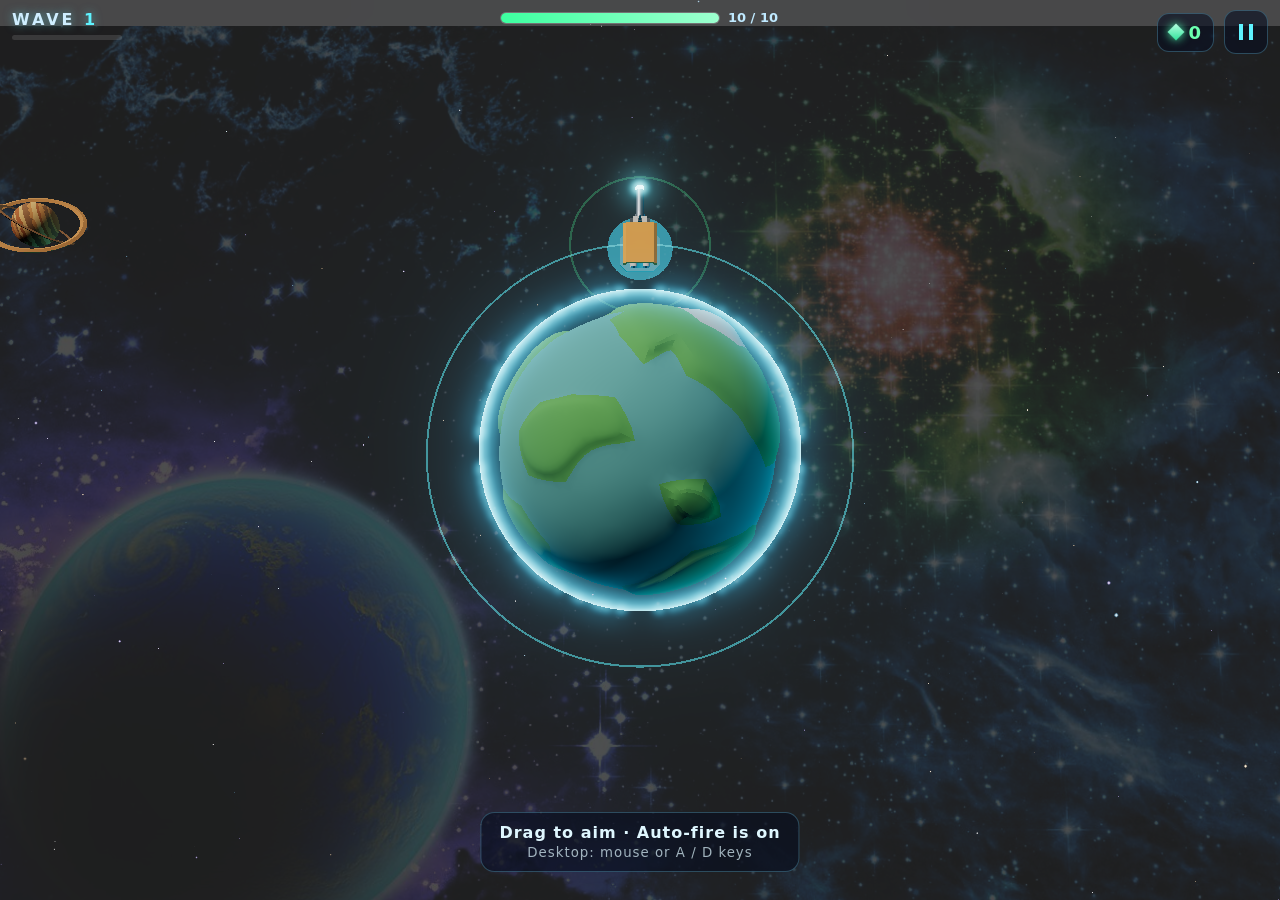
==== index.html @ d33170fc "Add Tiny Planet Defender v1 (web build) Co-Authored-By: Claude Opus 5.5 <noreply@anthropic.com> Clau" ====
<!DOCTYPE html>
<html lang="en">
<head>
<meta charset="utf-8">
<meta name="viewport" content="width=device-width, initial-scale=1, maximum-scale=1, user-scalable=no, viewport-fit=cover">
<link rel="icon" href="data:,">
<title>Tiny Planet Defender</title>
<script>window.PLATFORM = "local";</script>
<script>window.PLATFORM = window.PLATFORM || 'local';</script>
<link rel="stylesheet" href="css/style.css">
</head>
<body>
<canvas id="game"></canvas>

<!-- Loading screen (shown until the game is ready) -->
<div id="loading" class="screen show">
  <div class="logo"><span>TINY PLANET</span><b>DEFENDER</b></div>
  <div class="bar"><i id="loadBar"></i></div>
</div>

<!-- HUD -->
<div id="hud" class="hidden">
  <div class="hud-left">
    <div class="wave-label">WAVE <span id="waveNum">1</span></div>
    <div class="mini-bar"><i id="waveBar"></i></div>
  </div>
  <div class="hud-center">
    <div class="hp-wrap"><div class="hp-bar"><i id="hpBar"></i><em id="shieldBar"></em></div><span id="hpText">10 / 10</span></div>
    <div id="bossWrap" class="boss-wrap hidden"><div class="boss-name">TITAN ROCK</div><div class="boss-bar"><i id="bossBar"></i></div></div>
  </div>
  <div class="hud-right">
    <div class="crystals"><span class="gem"></span><span id="crystalNum">0</span></div>
    <button id="pauseBtn" class="icon-btn" aria-label="Pause"><span class="pause-icon"></span></button>
  </div>
</div>

<div id="hint" class="hint hidden">Drag to aim &middot; Auto-fire is on<br><small>Desktop: mouse or A / D keys</small></div>
<div id="banner" class="banner"></div>

<!-- Upgrade shop -->
<div id="shop" class="screen">
  <div class="panel wide">
    <div class="panel-title">WAVE <span id="shopWave">1</span> CLEARED</div>
    <div class="shop-sub"><span class="gem"></span><span id="shopCrystals">0</span> crystals</div>
    <div id="cards" class="cards"></div>
    <div class="row">
      <button id="bonusBtn" class="btn ghost hidden"><span class="ad-tag">AD</span> +50% crystals</button>
      <button id="nextBtn" class="btn primary">NEXT WAVE &#9654;</button>
    </div>
  </div>
</div>

<!-- Pause -->
<div id="pause" class="screen">
  <div class="panel">
    <div class="panel-title">PAUSED</div>
    <button id="resumeBtn" class="btn primary">RESUME</button>
    <div class="toggles">
      <button id="sfxBtn" class="btn ghost">SOUND: ON</button>
      <button id="musicBtn" class="btn ghost">MUSIC: ON</button>
    </div>
    <button id="creditsBtn" class="btn ghost">CREDITS</button>
    <button id="quitBtn" class="btn ghost danger">RESTART RUN</button>
  </div>
</div>

<!-- Game over -->
<div id="over" class="screen">
  <div class="panel">
    <div class="panel-title red">PLANET LOST</div>
    <div class="stats">
      <div><small>WAVE REACHED</small><b id="overWave">1</b></div>
      <div><small>BEST</small><b id="overBest">1</b></div>
      <div><small>METEORS</small><b id="overKills">0</b></div>
    </div>
    <div id="newBest" class="new-best hidden">NEW BEST!</div>
    <button id="reviveBtn" class="btn primary hidden"><span class="ad-tag">AD</span> REVIVE</button>
    <button id="againBtn" class="btn primary">PLAY AGAIN</button>
    <button id="overCreditsBtn" class="btn ghost small">CREDITS</button>
  </div>
</div>

<!-- Credits -->
<div id="credits" class="screen">
  <div class="panel">
    <div class="panel-title">CREDITS</div>
    <div class="credits-list">
      <p><b>Game design &amp; code</b><br>Tolex</p>
      <p><b>3D models: Space Kit</b><br>Kenney &middot; www.kenney.nl &middot; CC0</p>
      <p><b>3D models: Ultimate Space Kit</b><br>Quaternius &middot; quaternius.com &middot; CC0</p>
      <p><b>Sound effects: Sci-Fi Sounds, Interface Sounds</b><br>Kenney &middot; www.kenney.nl &middot; CC0</p>
      <p><b>Music: "Title Screen"</b><br>Irrational Machines &middot; RPG Title Screen Music Pack (Music Weeklies) &middot; CC-BY 4.0</p>
      <p><b>Music: Space Themes</b><br>Not Jam &middot; Space Generator &middot; CC0</p>
      <p><b>Backgrounds</b><br>"Space Backgrounds" &middot; OpenGameArt.org &middot; CC0<br>Seamless Space Backgrounds &middot; Screaming Brain Studios &middot; CC0</p>
      <p><b>Engine</b><br>three.js &middot; MIT License</p>
    </div>
    <button id="closeCreditsBtn" class="btn primary">BACK</button>
  </div>
</div>

<script type="importmap">
{ "imports": { "three": "./lib/three/three.module.js", "three/addons/": "./lib/three/addons/" } }
</script>
<script type="module" src="js/main.js"></script>
</body>
</html>
---- css/style.css ----
:root {
  --cyan: #5ff3ff;
  --cyan-dim: rgba(95, 243, 255, 0.35);
  --green: #6dffb0;
  --red: #ff5a6e;
  --gold: #ffd36b;
  --panel: rgba(8, 14, 32, 0.78);
  --line: rgba(120, 220, 255, 0.28);
  --font: "Segoe UI", "Trebuchet MS", system-ui, -apple-system, Roboto, sans-serif;
}

* { box-sizing: border-box; -webkit-tap-highlight-color: transparent; }

html, body {
  margin: 0; padding: 0; width: 100%; height: 100%;
  overflow: hidden; background: #02030a; color: #e8f6ff;
  font-family: var(--font);
  user-select: none; -webkit-user-select: none;
  touch-action: none; overscroll-behavior: none;
}

#game { position: fixed; inset: 0; width: 100%; height: 100%; display: block; touch-action: none; }

.hidden { display: none !important; }

/* ---------- Screens & panels ---------- */
.screen {
  position: fixed; inset: 0; display: none;
  align-items: center; justify-content: center;
  background: radial-gradient(ellipse at center, rgba(4, 10, 30, 0.55), rgba(0, 0, 8, 0.85));
  z-index: 20; padding: 16px;
}
.screen.show { display: flex; animation: fadeIn 0.25s ease-out; }
@keyframes fadeIn { from { opacity: 0; } to { opacity: 1; } }

.panel {
  width: min(420px, 100%);
  max-height: calc(100% - 16px); overflow-y: auto;
  background: var(--panel);
  border: 1px solid var(--line);
  border-radius: 18px;
  padding: 22px 20px;
  display: flex; flex-direction: column; gap: 12px; align-items: stretch;
  box-shadow: 0 0 40px rgba(60, 200, 255, 0.15), inset 0 0 30px rgba(60, 160, 255, 0.06);
  backdrop-filter: blur(6px); -webkit-backdrop-filter: blur(6px);
  animation: pop 0.28s cubic-bezier(.2, 1.4, .4, 1);
}
.panel.wide { width: min(760px, 100%); }
@keyframes pop { from { transform: scale(0.9); opacity: 0; } to { transform: scale(1); opacity: 1; } }

.panel-title {
  text-align: center; font-size: 26px; font-weight: 800; letter-spacing: 4px;
  color: var(--cyan); text-shadow: 0 0 14px rgba(95, 243, 255, 0.7);
}
.panel-title.red { color: var(--red); text-shadow: 0 0 14px rgba(255, 90, 110, 0.7); }

/* ---------- Buttons ---------- */
.btn {
  font-family: var(--font); font-size: 17px; font-weight: 800; letter-spacing: 2px;
  color: #04121c; background: var(--cyan);
  border: none; border-radius: 12px; padding: 14px 18px; cursor: pointer;
  box-shadow: 0 0 18px rgba(95, 243, 255, 0.45), inset 0 -3px 0 rgba(0, 0, 0, 0.2);
  transition: transform 0.08s, filter 0.15s;
}
.btn:hover { filter: brightness(1.12); }
.btn:active { transform: scale(0.96); }
.btn.ghost {
  background: rgba(95, 243, 255, 0.08); color: var(--cyan);
  border: 1px solid var(--line); box-shadow: none;
}
.btn.ghost.danger { color: var(--red); border-color: rgba(255, 90, 110, 0.35); background: rgba(255, 90, 110, 0.06); }
.btn.small { font-size: 13px; padding: 9px 12px; }
.ad-tag {
  display: inline-block; font-size: 10px; padding: 2px 5px; margin-right: 6px; border-radius: 4px;
  background: var(--gold); color: #3a2800; vertical-align: middle; letter-spacing: 1px;
}
.row { display: flex; gap: 10px; }
.row .btn { flex: 1; }
.toggles { display: flex; gap: 10px; }
.toggles .btn { flex: 1; font-size: 14px; }

.icon-btn {
  width: 44px; height: 44px; border-radius: 12px; cursor: pointer;
  background: rgba(8, 14, 32, 0.6); border: 1px solid var(--line);
  display: flex; align-items: center; justify-content: center;
}
.pause-icon { width: 14px; height: 16px; border-left: 4px solid var(--cyan); border-right: 4px solid var(--cyan); }

/* ---------- Loading ---------- */
#loading { background: radial-gradient(ellipse at center, #0a1638, #02030a); flex-direction: column; gap: 28px; }
.logo { text-align: center; line-height: 1; }
.logo span { display: block; font-size: 22px; letter-spacing: 10px; color: #a9d8ff; font-weight: 600; }
.logo b { display: block; font-size: 46px; letter-spacing: 6px; color: var(--cyan); text-shadow: 0 0 24px rgba(95, 243, 255, 0.8); }
.bar { width: min(280px, 70vw); height: 6px; background: rgba(255, 255, 255, 0.1); border-radius: 6px; overflow: hidden; }
.bar i { display: block; height: 100%; width: 0%; background: var(--cyan); box-shadow: 0 0 12px var(--cyan); transition: width 0.2s; }

/* ---------- HUD ---------- */
#hud {
  position: fixed; left: 0; right: 0; top: 0; z-index: 10; pointer-events: none;
  display: grid; grid-template-columns: minmax(0, 1fr) auto minmax(0, 1fr); align-items: start;
  padding: max(10px, env(safe-area-inset-top)) max(12px, env(safe-area-inset-right)) 0 max(12px, env(safe-area-inset-left));
  gap: 10px;
}
#hud button { pointer-events: auto; }
.hud-left { justify-self: start; }
.hud-right { justify-self: end; display: flex; gap: 10px; align-items: center; }
.hud-center { display: flex; flex-direction: column; align-items: center; gap: 8px; }

.wave-label { font-weight: 800; letter-spacing: 3px; font-size: 16px; color: #cfeeff; text-shadow: 0 0 10px rgba(95, 243, 255, 0.5); }
.wave-label span { color: var(--cyan); }
.mini-bar { width: 110px; height: 5px; margin-top: 6px; border-radius: 4px; background: rgba(255, 255, 255, 0.12); overflow: hidden; }
.mini-bar i { display: block; height: 100%; width: 0%; background: var(--cyan); transition: width 0.2s; }

.hp-wrap { display: flex; align-items: center; gap: 8px; }
.hp-bar { position: relative; width: min(220px, 38vw); height: 12px; border-radius: 8px; background: rgba(255, 255, 255, 0.1); overflow: hidden; border: 1px solid rgba(255, 255, 255, 0.15); }
.hp-bar i { position: absolute; left: 0; top: 0; bottom: 0; width: 100%; background: linear-gradient(90deg, #3dffa0, #9dffcf); box-shadow: 0 0 10px rgba(80, 255, 170, 0.7); transition: width 0.2s, background 0.3s; }
.hp-bar i.low { background: linear-gradient(90deg, #ff3d5a, #ff8a7a); box-shadow: 0 0 10px rgba(255, 60, 90, 0.8); }
.hp-bar em { position: absolute; left: 0; top: 0; height: 4px; width: 0%; background: #8fd8ff; box-shadow: 0 0 8px #8fd8ff; transition: width 0.2s; }
#hpText { font-size: 13px; font-weight: 700; color: #bfe9ff; min-width: 52px; }

.boss-wrap { text-align: center; }
.boss-name { font-size: 12px; letter-spacing: 4px; color: #ffb36b; font-weight: 800; }
.boss-bar { width: min(260px, 50vw); height: 8px; margin-top: 4px; border-radius: 6px; background: rgba(255, 255, 255, 0.1); overflow: hidden; }
.boss-bar i { display: block; height: 100%; width: 100%; background: linear-gradient(90deg, #ff7a3d, #ffcf6b); transition: width 0.15s; }

.crystals {
  display: flex; align-items: center; gap: 6px; padding: 8px 12px; border-radius: 12px;
  background: rgba(8, 14, 32, 0.6); border: 1px solid var(--line);
  font-weight: 800; font-size: 18px; color: var(--green);
}
.gem {
  display: inline-block; width: 12px; height: 12px; transform: rotate(45deg);
  background: linear-gradient(135deg, #b6ffe0, #2fe39a); box-shadow: 0 0 10px #4dffb5;
}
.crystals.bump { animation: bump 0.25s; }
@keyframes bump { 50% { transform: scale(1.15); } }

.hint {
  position: fixed; left: 50%; bottom: max(28px, env(safe-area-inset-bottom)); transform: translateX(-50%);
  z-index: 10; pointer-events: none; text-align: center;
  font-size: 16px; font-weight: 700; letter-spacing: 1px; color: #dff7ff;
  background: rgba(8, 14, 32, 0.65); border: 1px solid var(--line); border-radius: 14px; padding: 10px 18px;
  animation: pulse 1.6s ease-in-out infinite;
}
.hint small { font-weight: 500; opacity: 0.7; }
@keyframes pulse { 50% { opacity: 0.6; } }

.banner {
  position: fixed; left: 0; right: 0; top: 30%; z-index: 11; pointer-events: none;
  text-align: center; font-size: clamp(28px, 7vw, 54px); font-weight: 900; letter-spacing: 6px;
  color: #fff; text-shadow: 0 0 22px var(--cyan), 0 0 4px var(--cyan);
  opacity: 0; transform: scale(0.8);
}
.banner.show { animation: bannerIn 1.8s ease-out forwards; }
.banner.boss { color: #ffd9b0; text-shadow: 0 0 22px #ff7a3d, 0 0 4px #ff7a3d; }
@keyframes bannerIn {
  0% { opacity: 0; transform: scale(0.7); }
  15% { opacity: 1; transform: scale(1.05); }
  25% { transform: scale(1); }
  75% { opacity: 1; }
  100% { opacity: 0; transform: scale(1); }
}

/* ---------- Shop ---------- */
.shop-sub { text-align: center; display: flex; gap: 8px; align-items: center; justify-content: center; font-size: 20px; font-weight: 800; color: var(--green); }
.cards { display: grid; grid-template-columns: repeat(auto-fill, minmax(150px, 1fr)); gap: 10px; }
.card {
  position: relative; text-align: left; cursor: pointer;
  background: rgba(95, 243, 255, 0.06); border: 1px solid var(--line); border-radius: 14px;
  padding: 12px; color: #e8f6ff; font-family: var(--font);
  display: flex; flex-direction: column; gap: 6px; transition: transform 0.08s, background 0.15s;
}
.card:hover { background: rgba(95, 243, 255, 0.12); }
.card:active { transform: scale(0.97); }
.card .ico { font-size: 22px; line-height: 1; }
.card .name { font-weight: 800; font-size: 15px; letter-spacing: 1px; }
.card .desc { font-size: 12px; opacity: 0.75; min-height: 30px; }
.card .lvl { display: flex; gap: 3px; }
.card .lvl i { width: 14px; height: 4px; border-radius: 2px; background: rgba(255, 255, 255, 0.15); }
.card .lvl i.on { background: var(--cyan); box-shadow: 0 0 6px var(--cyan); }
.card .cost { display: flex; align-items: center; gap: 6px; font-weight: 800; color: var(--green); }
.card.poor { opacity: 0.55; }
.card.poor .cost { color: var(--red); }
.card.maxed { opacity: 0.5; cursor: default; }
.card.maxed .cost { color: var(--gold); }

/* ---------- Game over ---------- */
.stats { display: grid; grid-template-columns: repeat(3, 1fr); gap: 8px; text-align: center; }
.stats div { background: rgba(255, 255, 255, 0.05); border-radius: 12px; padding: 10px 4px; }
.stats small { display: block; font-size: 10px; letter-spacing: 2px; opacity: 0.7; }
.stats b { font-size: 28px; color: var(--cyan); }
.new-best { text-align: center; font-weight: 900; letter-spacing: 4px; color: var(--gold); text-shadow: 0 0 14px var(--gold); animation: pulse 1s infinite; }

.credits-list { font-size: 13px; line-height: 1.45; }
.credits-list p { margin: 0 0 10px; }
.credits-list b { color: var(--cyan); }

@media (max-width: 520px) {
  .hp-bar { width: 30vw; }
  #hpText { font-size: 11px; min-width: 0; }
  .hp-wrap { flex-direction: column; gap: 2px; }
  #hud { gap: 6px; }
  .wave-label { font-size: 13px; letter-spacing: 2px; }
  .mini-bar { width: 80px; }
  .crystals { font-size: 15px; padding: 6px 9px; }
  .icon-btn { width: 38px; height: 38px; }
  .cards { grid-template-columns: repeat(2, 1fr); }
  .card .desc { min-height: 0; }
  .panel-title { font-size: 22px; }
}
@media (max-height: 460px) {
  .cards { grid-template-columns: repeat(4, 1fr); }
  .card .desc { display: none; }
  .panel { padding: 14px; gap: 8px; }
}
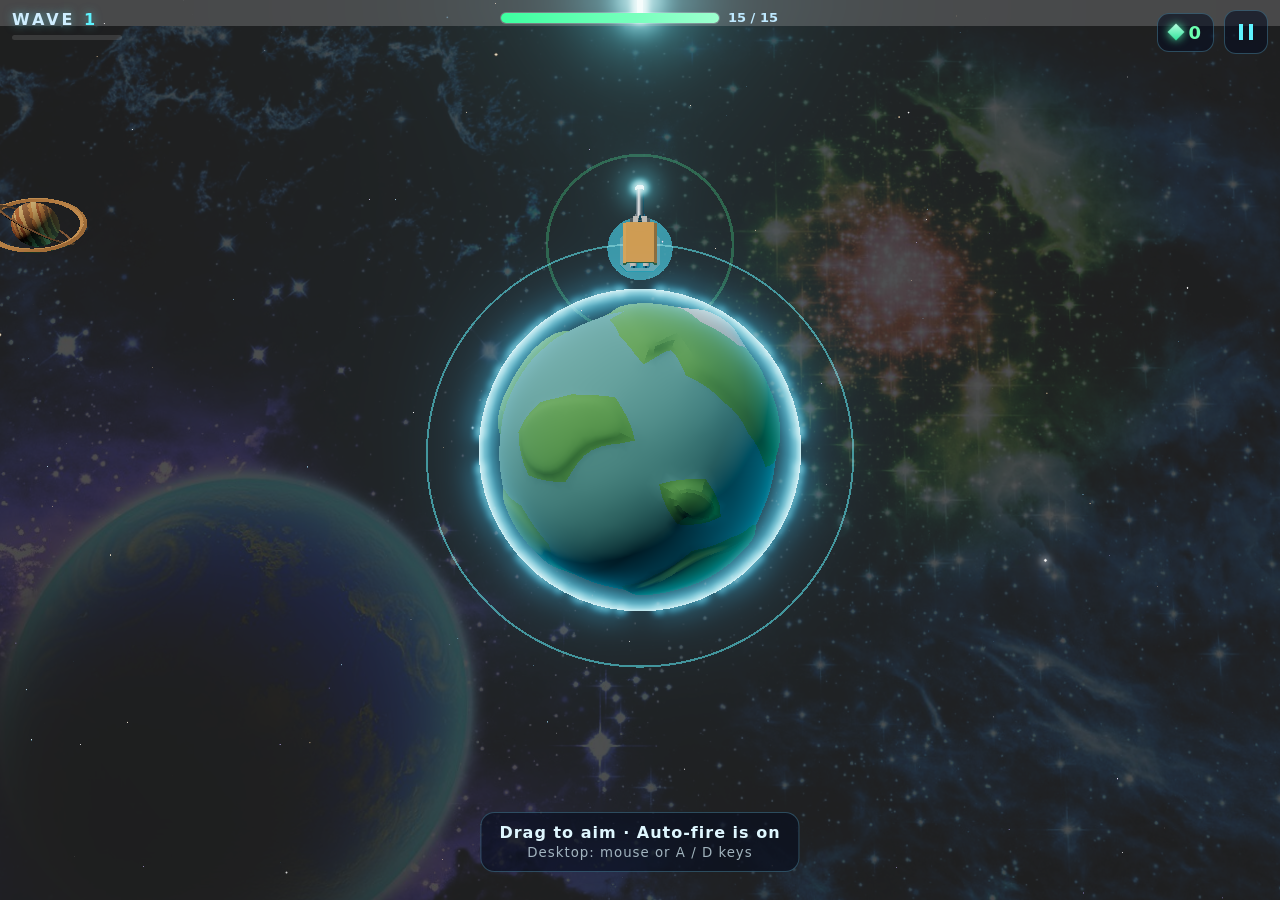
==== commit 45a9e9ce: "Easier difficulty, aim assist, credit Esire Omoefe Co-Authored-By: Claude Opus 5.5 <noreply@anthropi" ====
--- a/index.html
+++ b/index.html
@@ -85,7 +85,7 @@
   <div class="panel">
     <div class="panel-title">CREDITS</div>
     <div class="credits-list">
-      <p><b>Game design &amp; code</b><br>Tolex</p>
+      <p><b>Game design &amp; code</b><br>Esire Omoefe</p>
       <p><b>3D models: Space Kit</b><br>Kenney &middot; www.kenney.nl &middot; CC0</p>
       <p><b>3D models: Ultimate Space Kit</b><br>Quaternius &middot; quaternius.com &middot; CC0</p>
       <p><b>Sound effects: Sci-Fi Sounds, Interface Sounds</b><br>Kenney &middot; www.kenney.nl &middot; CC0</p>
